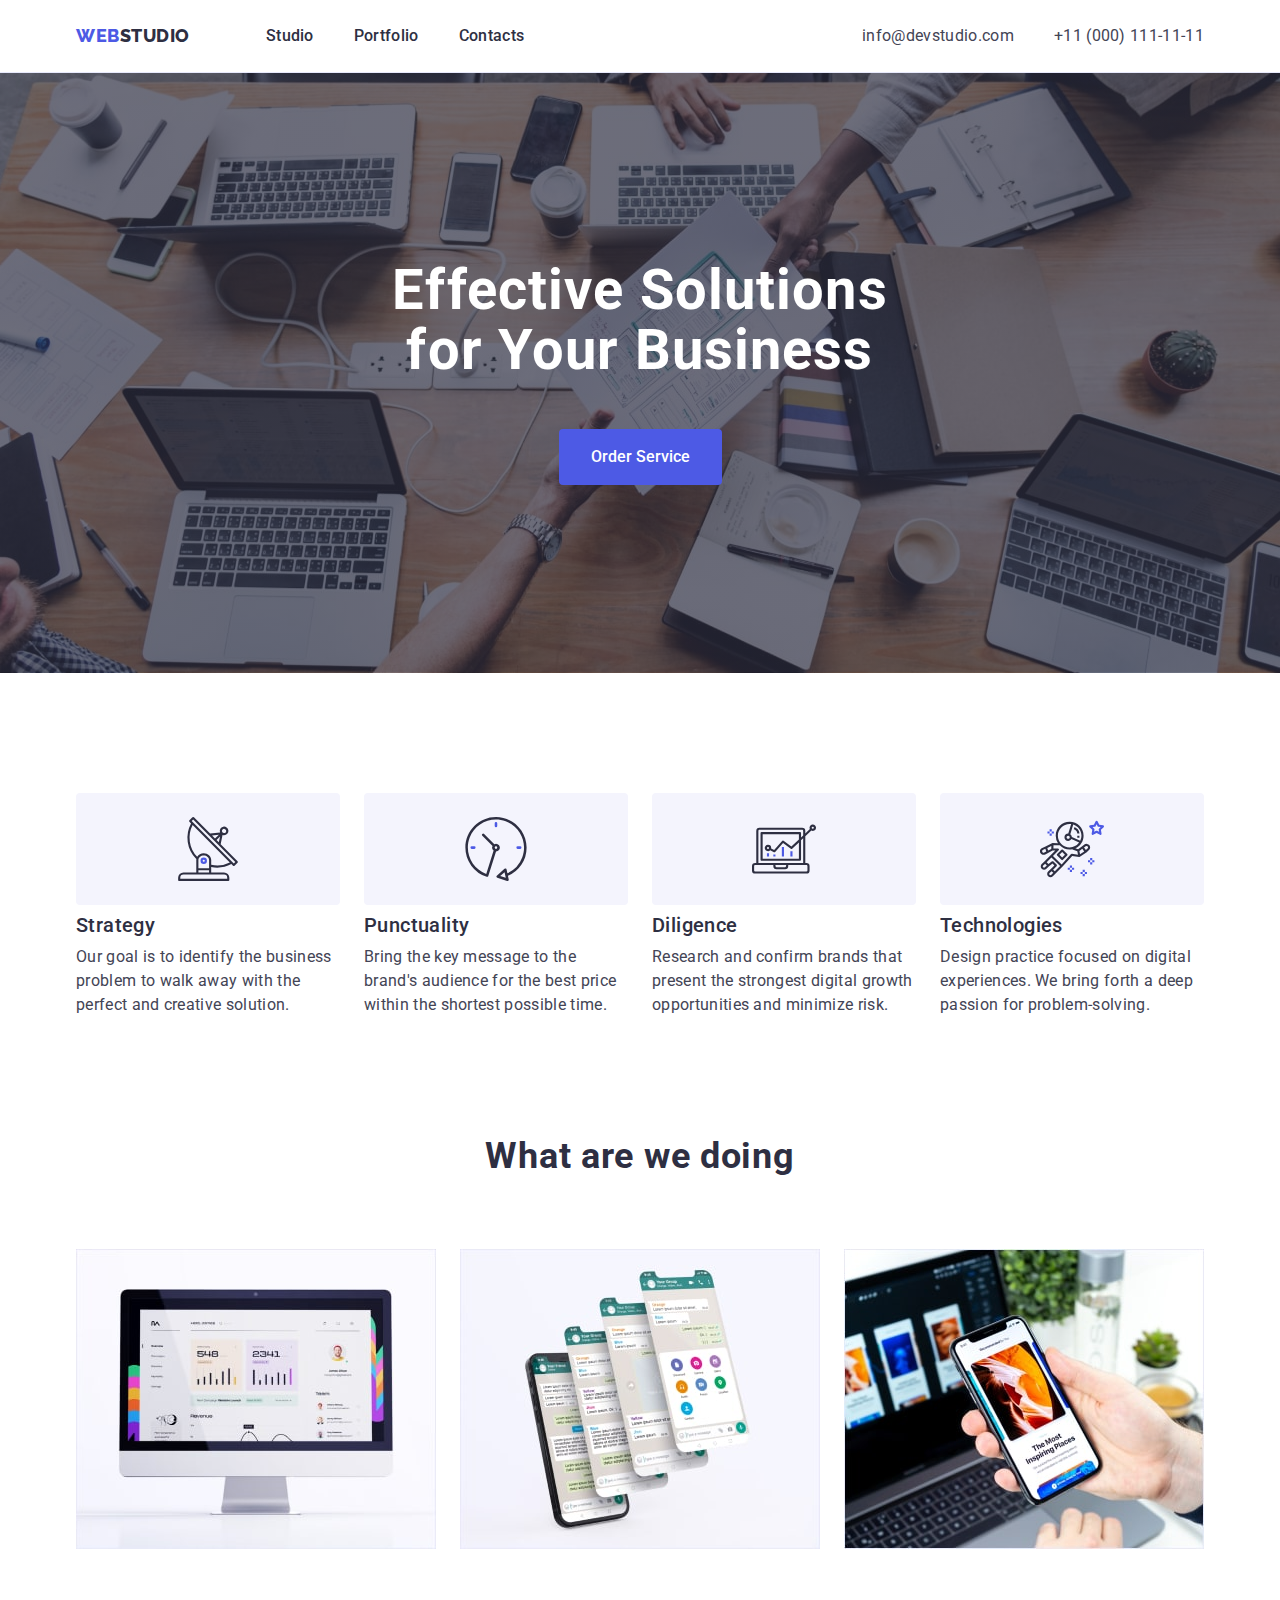
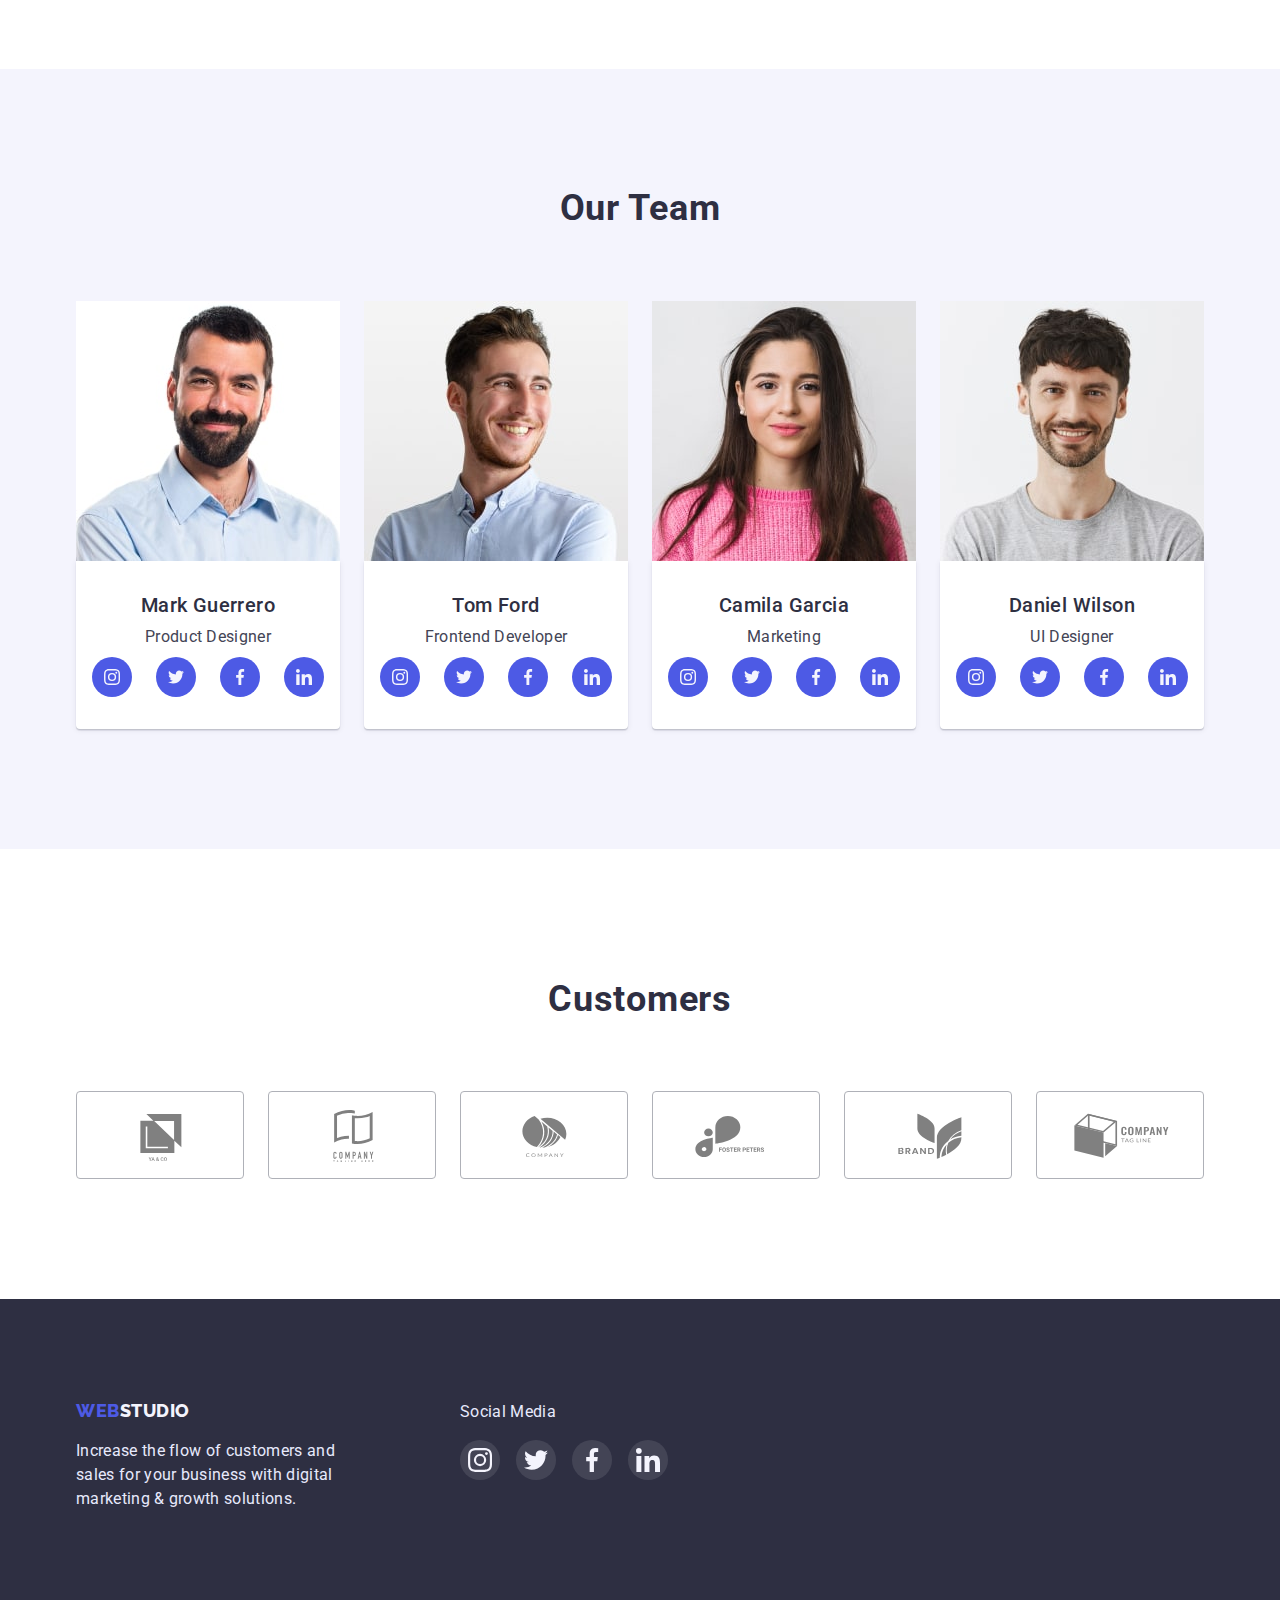
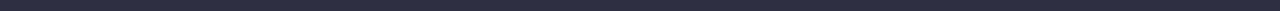
==== index.html @ 460f5727 "Add files via upload" ====
<!DOCTYPE html>
<html lang="en">
	<head>
		<meta charset="UTF-8" />
		<meta http-equiv="X-UA-Compatible" content="IE=edge" />
		<meta name="viewport" content="width=device-width, initial-scale=1.0" />

		<link rel="preconnect" href="https://fonts.googleapis.com" />
		<link rel="preconnect" href="https://fonts.gstatic.com" crossorigin />
		<link
			rel="stylesheet"
			href="https://cdnjs.cloudflare.com/ajax/libs/modern-normalize/1.1.0/modern-normalize.css"
			integrity="sha512-Y0MM+V6ymRKN2zStTqzQ227DWhhp4Mzdo6gnlRnuaNCbc+YN/ZH0sBCLTM4M0oSy9c9VKiCvd4Jk44aCLrNS5Q=="
			crossorigin="anonymous"
			referrerpolicy="no-referrer"
		/>
		<link
			href="https://fonts.googleapis.com/css2?family=Raleway:wght@800&family=Roboto:wght@400;500;700;900&display=swap"
			rel="stylesheet"
		/>
		<link rel="stylesheet" href="css/styles.css" />
		<title>Studio</title>
	</head>

	<body>
		<header class="header">
			<div class="container header-container">
				<nav class="header-nav">
					<a href="./index.html" class="header-link-studio"><span class="header-span">Web</span>Studio</a>
					<ul class="header-list">
						<li class="header-list-item">
							<a href="./index.html" class="header-link">Studio</a>
						</li>
						<li class="header-list-item">
							<a href="portfolio.html" class="header-link">Portfolio</a>
						</li>
						<li class="header-list-item">
							<a href="" class="header-link">Contacts</a>
						</li>
					</ul>
				</nav>
				<address class="adress">
					<ul class="adress-list">
						<li class="adress-list-item">
							<a href="mailto:info@devstudio.com" class="adress-tel">info@devstudio.com</a>
						</li>
						<li class="adress-list-item">
							<a href="tel:+110001111111" class="adress-mail">+11 (000) 111-11-11</a>
						</li>
					</ul>
				</address>
			</div>
		</header>
		<main>
			<!-- Hero section -->

			<section class="hero-section hero-section-container">
				<div class="hero-container">
					<h1 class="hero-title">Effective Solutions for Your Business</h1>
					<button type="button" class="hero-btn btn">Order Service</button>
				</div>
			</section>

			<!-- section 2 -->

			<section class="section-2">
				<div class="container section-2-container">
					<h2 class="visually-hidden">hidden</h2>
					<ul class="section-2-list">
						<li class="section-2-list-items">
							<div class="container-2-list-icon">
								<svg class="icon-2-item" width="64" height="64">
									<use href="images/symbol-defs .svg#icon-antenna"></use>
								</svg>
							</div>
							<h3 class="section-2-list-title">Strategy</h3>
							<p class="section-2-list-text">
								Our goal is to identify the business problem to walk away with the perfect and creative solution.
							</p>
						</li>
						<li class="section-2-list-items">
							<div class="container-2-list-icon">
								<svg class="icon-2-item" width="64" height="64">
									<use href="images/symbol-defs .svg#icon-clock"></use>
								</svg>
							</div>
							<h3 class="section-2-list-title">Punctuality</h3>
							<p class="section-2-list-text">
								Bring the key message to the brand's audience for the best price within the shortest possible time.
							</p>
						</li>
						<li class="section-2-list-items">
							<div class="container-2-list-icon">
								<svg class="icon-2-item" width="64" height="64">
									<use href="images/symbol-defs .svg#icon-diagram"></use>
								</svg>
							</div>
							<h3 class="section-2-list-title">Diligence</h3>
							<p class="section-2-list-text">
								Research and confirm brands that present the strongest digital growth opportunities and minimize risk.
							</p>
						</li>
						<li class="section-2-list-items">
							<div class="container-2-list-icon">
								<svg class="icon-2-item" width="64" height="64">
									<use href="images/symbol-defs .svg#icon-astronaut"></use>
								</svg>
							</div>
							<h3 class="section-2-list-title">Technologies</h3>
							<p class="section-2-list-text">
								Design practice focused on digital experiences. We bring forth a deep passion for problem-solving.
							</p>
						</li>
					</ul>
				</div>
			</section>
			<!-- section 3 -->
			<section class="section-3">
				<div class="container">
					<h2 class="section-3-title">What are we doing</h2>
					<ul class="section-3-list">
						<li class="section-3-list-object">
							<img class="section-3-list-img" src="./images/computer.jpg" alt="computer" height="300" width="360" />
						</li>
						<li class="section-3-list-object">
							<img class="section-3-list-img" src="./images/screen.jpg" alt="phone screen" height="300" width="360" />
						</li>
						<li class="section-3-list-object">
							<img class="section-3-list-img" src="./images/hand.jpg" alt="phone" height="300" width="360" />
						</li>
					</ul>
				</div>
			</section>

			<!-- Our team -->

			<section class="team">
				<div class="container team-container">
					<h2 class="team-title">Our Team</h2>
					<ul class="team-list">
						<li class="team-list-object">
							<img class="team-list-img" src="./images/foto.jpg" alt="Man" width="264" />
							<div class="team-list-name">
								<h3 class="team-list-subtitle">Mark Guerrero</h3>
								<p class="team-list-description">Product Designer</p>
								<ul class="team-list-icon list">
									<li class="team-list-icon-item">
										<a href="" class="team-list-icon-link link">
											<svg class="icon-item" width="16" height="16">
												<use href="images/symbol-defs .svg#icon-instagram"></use>
											</svg>
										</a>
									</li>
									<li class="team-list-icon-item">
										<a href="" class="team-list-icon-link link">
											<svg class="icon-item" width="16" height="16">
												<use href="images/symbol-defs .svg#icon-twitter"></use>
											</svg>
										</a>
									</li>
									<li class="team-list-icon-item">
										<a href="" class="team-list-icon-link link">
											<svg class="icon-item" width="16" height="16">
												<use href="images/symbol-defs .svg#icon-facebook"></use>
											</svg>
										</a>
									</li>
									<li class="team-list-icon-item">
										<a href="" class="team-list-icon-link link">
											<svg class="icon-item" width="16" height="16">
												<use href="images/symbol-defs .svg#icon-linkedin"></use>
											</svg>
										</a>
									</li>
								</ul>
							</div>
						</li>
						<li class="team-list-object">
							<img class="team-list-img" src="./images/foto1.jpg" alt="Man" width="264" />
							<div class="team-list-name">
								<h3 class="team-list-subtitle">Tom Ford</h3>
								<p class="team-list-description">Frontend Developer</p>
								<ul class="team-list-icon list">
									<li class="team-list-icon-item">
										<a href="" class="team-list-icon-link link">
											<svg class="icon-item" width="16" height="16">
												<use href="images/symbol-defs .svg#icon-instagram"></use>
											</svg>
										</a>
									</li>
									<li class="team-list-icon-item">
										<a href="" class="team-list-icon-link link">
											<svg class="icon-item" width="16" height="16">
												<use href="images/symbol-defs .svg#icon-twitter"></use>
											</svg>
										</a>
									</li>
									<li class="team-list-icon-item">
										<a href="" class="team-list-icon-link link">
											<svg class="icon-item" width="16" height="16">
												<use href="images/symbol-defs .svg#icon-facebook"></use>
											</svg>
										</a>
									</li>
									<li class="team-list-icon-item">
										<a href="" class="team-list-icon-link link">
											<svg class="icon-item" width="16" height="16">
												<use href="images/symbol-defs .svg#icon-linkedin"></use>
											</svg>
										</a>
									</li>
								</ul>
							</div>
						</li>
						<li class="team-list-object">
							<img class="team-list-img" src="./images/foto2.jpg" alt="Women" width="264" />
							<div class="team-list-name">
								<h3 class="team-list-subtitle">Camila Garcia</h3>
								<p class="team-list-description">Marketing</p>
								<ul class="team-list-icon list">
									<li class="team-list-icon-item">
										<a href="" class="team-list-icon-link link">
											<svg class="icon-item" width="16" height="16">
												<use href="images/symbol-defs .svg#icon-instagram"></use>
											</svg>
										</a>
									</li>
									<li class="team-list-icon-item">
										<a href="" class="team-list-icon-link link">
											<svg class="icon-item" width="16" height="16">
												<use href="images/symbol-defs .svg#icon-twitter"></use>
											</svg>
										</a>
									</li>
									<li class="team-list-icon-item">
										<a href="" class="team-list-icon-link link">
											<svg class="icon-item" width="16" height="16">
												<use href="images/symbol-defs .svg#icon-facebook"></use>
											</svg>
										</a>
									</li>
									<li class="team-list-icon-item">
										<a href="" class="team-list-icon-link link">
											<svg class="icon-item" width="16" height="16">
												<use href="images/symbol-defs .svg#icon-linkedin"></use>
											</svg>
										</a>
									</li>
								</ul>
							</div>
						</li>
						<li class="team-list-object">
							<img class="team-list-img" src="./images/foto3.jpg" alt="Man" width="264" />
							<div class="team-list-name">
								<h3 class="team-list-subtitle">Daniel Wilson</h3>
								<p class="team-list-description">UI Designer</p>
								<ul class="team-list-icon list">
									<li class="team-list-icon-item">
										<a href="" class="team-list-icon-link link">
											<svg class="icon-item" width="16" height="16">
												<use href="images/symbol-defs .svg#icon-instagram"></use>
											</svg>
										</a>
									</li>
									<li class="team-list-icon-item">
										<a href="" class="team-list-icon-link link">
											<svg class="icon-item" width="16" height="16">
												<use href="images/symbol-defs .svg#icon-twitter"></use>
											</svg>
										</a>
									</li>
									<li class="team-list-icon-item">
										<a href="" class="team-list-icon-link link">
											<svg class="icon-item" width="16" height="16">
												<use href="images/symbol-defs .svg#icon-facebook"></use>
											</svg>
										</a>
									</li>
									<li class="team-list-icon-item">
										<a href="" class="team-list-icon-link">
											<svg class="icon-item" width="16" height="16">
												<use href="images/symbol-defs .svg#icon-linkedin"></use>
											</svg>
										</a>
									</li>
								</ul>
							</div>
						</li>
					</ul>
				</div>
			</section>
			<!-- Customers -->
			<section class="customers">
				<div class="customers-container container">
					<h2 class="customers-title">Customers</h2>
					<ul class="customers-list list">
						<li class="customers-list-object">
							<a href="" class="customers-link link">
								<svg class="customers-icon" height="56" width="104">
									<use href="images/symbol-defs .svg#icon-yaco"></use>
								</svg>
							</a>
						</li>
						<li class="customers-list-object">
							<a href="" class="customers-link link">
								<svg class="customers-icon" height="56" width="104">
									<use href="images/symbol-defs .svg#icon-taglinehere"></use>
								</svg>
							</a>
						</li>
						<li class="customers-list-object">
							<a href="" class="customers-link link">
								<svg class="customers-icon" height="56" width="104">
									<use href="images/symbol-defs .svg#icon-Logo-2"></use>
								</svg>
							</a>
						</li>
						<li class="customers-list-object">
							<a href="" class="customers-link link">
								<svg class="customers-icon" height="56" width="104">
									<use href="images/symbol-defs .svg#icon-foster"></use>
								</svg>
							</a>
						</li>
						<li class="customers-list-object">
							<a href="" class="customers-link link">
								<svg class="customers-icon" height="56" width="104">
									<use href="images/symbol-defs .svg#icon-brand "></use>
								</svg>
							</a>
						</li>
						<li class="customers-list-object">
							<a href="" class="customers-link link">
								<svg class="customers-icon" height="56" width="104">
									<use href="images/symbol-defs .svg#icon-tagline"></use>
								</svg>
							</a>
						</li>
					</ul>
				</div>
				<!-- // Customers -->
			</section>
		</main>
		<footer class="footer">
			<div class="footer-container container">
				<div class="footer-items">
					<a href="./index.html" class="foooter-link"><span class="header-span">Web</span>Studio</a>
					<p class="footer-description">
						Increase the flow of customers and sales for your business with digital marketing & growth solutions.
					</p>
				</div>

				<div class="footer-social-container">
					<p class="footer-description-title">Social Media</p>
					<ul class="footer-list-icon list">
						<li class="footer-list-icon-item">
							<a href="" class="footer-list-icon-link link">
								<svg class="footer-item" width="24" height="24">
									<use href="images/symbol-defs .svg#icon-instagram"></use>
								</svg>
							</a>
						</li>
						<li class="footer-list-icon-item">
							<a href="" class="footer-list-icon-link link">
								<svg class="footer-item" width="24" height="24">
									<use href="images/symbol-defs .svg#icon-twitter"></use>
								</svg>
							</a>
						</li>
						<li class="footer-list-icon-item">
							<a href="" class="footer-list-icon-link link">
								<svg class="footer-item" width="24" height="24">
									<use href="images/symbol-defs .svg#icon-facebook"></use>
								</svg>
							</a>
						</li>
						<li class="footer-list-icon-item">
							<a href="" class="footer-list-icon-link link">
								<svg class="icon-item" width="24" height="24">
									<use href="images/symbol-defs .svg#icon-linkedin"></use>
								</svg>
							</a>
						</li>
					</ul>
				</div>
			</div>
		</footer>
	</body>
</html>
---- css/styles.css ----
body {
	font-family: "Roboto", sans-serif;
	background-color: var(--secondary-title-color);
	color: var(--main-title-color);
}
:root {
	--main-title-color: #2e2f42;
	--secondary-title-color: #ffffff;
	--main-button-color: #4d5ae5;
	--secondary-link-color: #434455;
	--main-underline-color: #404bbf;
	--main-background-btn-color: rgba(64, 75, 191, 1);
	--main-background-color: #f4f4fd;
	--main-boxshadow-color: rgba(0, 0, 0, 0.15);
	--secondary-background-btn-color: #e7e9fc;
	--main-box-shadow: 0px 1px 6px rgba(46, 47, 66, 0.08), 0px 1px 1px rgba(46, 47, 66, 0.16),
		0px 2px 1px rgba(46, 47, 66, 0.08);
	--main-footer-color: rgba(49, 208, 170, 1);
}
h1,
h2,
h3,
h4,
h5,
h6,
p {
	margin: 0;
}

ul {
	margin: 0;
	padding: 0;
}

.container {
	width: 1158px;
	margin: auto;
	padding-left: 15px;
	padding-right: 15px;
}
.header-link:focus,
.header-link:hover {
	color: var(--main-button-color);
}
.adress-mail:focus,
.adress-mail:hover {
	color: var(--main-button-color);
}
.btn {
	font-weight: 500;
	font-size: 16px;
	line-height: 1.5;
	cursor: pointer;
}

li {
	list-style-type: none;
}
.adress-tel:hover,
.adress-tel:focus {
	color: var(--main-button-color);
}

a {
	text-decoration: none;
}
/* header */

.header {
	border-bottom: 1px solid var(--secondary-background-btn-color);
	padding: 24px 0;
}

.header-span {
	font-family: "Raleway";
	font-weight: 800;
	font-size: 18px;
	line-height: 1.33;
	letter-spacing: 0.03em;
	text-transform: uppercase;
	color: var(--main-button-color);
}
.header-nav {
	display: flex;
	align-items: center;
}
.header-link-studio {
	font-family: "Raleway";
	font-weight: 800;
	font-size: 18px;
	line-height: 1.33;
	letter-spacing: 0.03em;
	text-transform: uppercase;
	color: var(--main-title-color);
}
.header-list {
	display: flex;
	margin-left: 76px;
}
.header-link {
	font-weight: 500;
	font-size: 16px;
	line-height: 1.5;
	letter-spacing: 0.02em;
	color: var(--main-title-color);
	cursor: pointer;
}
.header-list-item {
	margin-right: 40px;
}
.header-list-item:last-child {
	margin-right: 0px;
}

.header-container {
	display: flex;
	align-items: center;
}
.adress {
	color: var(--secondary-link-color);
	font-style: normal;
	display: flex;
	margin-left: auto;
}
.adress-list {
	display: flex;
}
.adress-list-item {
	margin-right: 40px;
}
.adress-list-item:last-child {
	margin-right: 0px;
}
.adress-tel {
	width: 151px;
	height: 24px;
	font-size: 16px;
	line-height: 1.5;
	letter-spacing: 0.02em;
	color: var(--secondary-link-color);
}
.adress-mail {
	width: 153px;
	height: 24px;
	font-size: 16px;
	line-height: 1.5;
	letter-spacing: 0.02em;
	color: var(--secondary-link-color);
}

/* hero */

.hero-section {
	max-width: 1440px;
	margin: auto;
	padding: 188px 0;
	text-align: center;
	background-image: linear-gradient(rgba(46, 47, 66, 0.7), rgba(46, 47, 66, 0.7)), url(../images/office.jpg);
	background-repeat: no-repeat;
	background-position: center;
	background-size: cover;
}
.hero-title {
	margin-bottom: 48px;
	font-weight: 700;
	font-size: 56px;
	line-height: 1.07;
	text-align: center;
	letter-spacing: 0.02em;
	color: var(--secondary-title-color);
}
.hero-btn {
	display: flex;
	padding: 16px 32px;
	background: var(--main-button-color);
	color: var(--secondary-title-color);
	margin: 0 auto;
	border-radius: 4px;
	border: none;
}
.hero-section-container {
}
.hero-container {
	margin: auto;
	max-width: 545px;
	text-align: center;
}
.hero-btn:focus,
.hero-btn:hover {
	background-color: var(--main-background-btn-color);
}
.visually-hidden {
	position: absolute;
	width: 1px;
	height: 1px;
	margin: -1px;
	border: 0;
	padding: 0;

	white-space: nowrap;
	clip-path: inset(100%);
	clip: rect(0 0 0 0);
	overflow: hidden;
}

/* section2 */

.section-2 {
	padding: 120px 0;
}
.section-2-container {
}
.section-2-list {
	display: flex;
}
.section-2-list-items {
	margin-right: 24px;
}
.section-2-list-items:last-child {
	margin-right: 0;
}
.section-2-list-title {
	margin: 0 auto;
	display: block;
	text-align: left;
	margin-bottom: 8px;
	font-weight: 500;
	font-size: 20px;
	line-height: 1.2;
	letter-spacing: 0.02em;
	color: var(--main-title-color);
}
.section-2-list-text {
	max-width: 264px;
	font-size: 16px;
	line-height: 24px;
	letter-spacing: 0.02em;
	color: var(--secondary-link-color);
}
.container-2-list-icon {
	margin-bottom: 8px;
	border-radius: 4px;
	display: flex;
	height: 112px;
	width: 100%;
	background: #f4f4fd;
	justify-content: center;
	text-align: center;
}
.icon-2-item {
	height: auto;
}

/* section3 */

.section-3 {
	padding-bottom: 120px;
}
.section-3-title {
	margin-bottom: 72px;
	text-align: center;
	font-weight: 700;
	font-size: 36px;
	line-height: 1.11;
	letter-spacing: 0.02em;
	color: var(--main-title-color);
}
.section-3-list {
	display: flex;
	gap: 24px;
}
.section-3-list-img {
	display: block;
	height: auto;
	max-width: 100%;
}

/* Our team */

.team {
	background-color: var(--main-background-color);
	padding: 120px 0;
}
.team-title {
	text-align: center;
	margin-bottom: 72px;
	font-weight: 700;
	font-size: 36px;
	line-height: 1.11;
	letter-spacing: 0.02em;
	text-transform: capitalize;
	color: var(--main-title-color);
}
.team-list {
	display: flex;
	gap: 24px;
}
.team-list-object {
	width: calc((100% - 72px) / 4);
}
.team-list-object:last-child {
	margin-right: 24px;
}
.team-list-subtitle {
	margin-bottom: 8px;
	text-align: center;
	font-weight: 500;
	font-size: 20px;
	line-height: 1.2;
	letter-spacing: 0.02em;
	color: var(--main-title-color);
}
.team-list-description {
	font-size: 16px;
	line-height: 1.5;
	text-align: center;
	letter-spacing: 0.02em;
	color: var(--secondary-link-color);
}
.team-list-name {
	background: #ffffff;
	box-shadow: var(--main-box-shadow);
	border-radius: 0px 0px 4px 4px;
	padding: 32px 16px;
}
.team-list-img {
	display: block;
	height: auto;
	max-width: 100%;
}

.team-list-icon {
	margin-top: 8px;
	display: flex;
	gap: 24px;
	justify-content: center;
	align-items: center;
}

.team-list-icon-item {
	width: 40px;
	height: 40px;
}
.team-list-icon-link {
	display: flex;
	justify-content: center;
	align-items: center;
	width: 100%;
	height: 100%;
	border-radius: 50%;
	background: var(--main-button-color);
}
.team-list-icon-link:is(:hover, :focus) {
	background-color: var(--main-underline-color);
}
.icon-item {
	fill: rgba(244, 244, 253, 1);
}
/* Customers */

.customers {
	padding-top: 130px;
	padding-bottom: 120px;
}
.customers-container {
}
.container {
}
.customers-title {
	margin-bottom: 72px;
	font-weight: 700;
	font-size: 36px;
	line-height: 40px;
	text-align: center;
	letter-spacing: 0.02em;
	text-transform: capitalize;
	color: var(--main-title-color);
}
.customers-list {
	display: flex;
	justify-content: center;
	align-items: center;
	gap: 24px;
}
.customers-list-object {
}
.customers-link {
	width: 168px;
	height: 88px;
	display: flex;
	border: 1px solid #afb1b8;
	border-radius: 4px;
	justify-content: center;
	align-items: center;
}
.customers-link:is(:hover, :focus) {
	color: var(--main-underline-color);
	border: 1px solid var(--main-underline-color);
}
a {
	color: grey;
}
.customers-icon {
	fill: currentColor;
}

/* footer */

.footer {
	background-color: var(--main-title-color);
	padding-top: 100px;
	padding-bottom: 100px;
}
.footer-container {
	display: flex;
	align-items: baseline;
}
.foooter-link {
	font-family: "Raleway";
	font-weight: 800;
	font-size: 18px;
	line-height: 1.33;
	letter-spacing: 0.03em;
	text-transform: uppercase;
	color: var(--main-background-color);
}
.footer-description {
	margin-top: 16px;
	width: 264px;
	font-size: 16px;
	line-height: 1.5;
	letter-spacing: 0.02em;
	color: var(--secondary-background-btn-color);
}
.footer-description-title {
	margin-bottom: 16px;
	font-size: 16px;
	line-height: 1.5;
	letter-spacing: 0.02em;
	color: var(--secondary-background-btn-color);
}
.footer-list-icon {
	display: flex;
	gap: 16px;
}

.footer-list-icon-item {
	height: 40px;
	width: 40px;
}
.footer-list-icon-link {
	background: linear-gradient(rgba(255, 255, 255, 0.1), rgba(255, 255, 255, 0.1));
	display: flex;
	justify-content: center;
	align-items: center;
	width: 100%;
	height: 100%;
	border-radius: 50%;
}

.footer-item {
	fill: var(--main-background-color);
}
.footer-social-container {
	margin-left: 120px;
}
.footer-list-icon-link:is(:focus, :hover) {
	background-color: var(--main-footer-color);
}
/* Portfolio */
.hero-portfolio {
	padding-top: 96px;
	padding-bottom: 120px;
}
.portfolio-container {
	display: block;
}
.hero-portfolio-list {
	display: flex;
	gap: 24px;
	justify-content: center;
	margin-bottom: 72px;
	font-weight: 500;
	font-size: 16px;
	line-height: 1.5;
	letter-spacing: 0.04em;
	color: var(--main-button-color);
	cursor: pointer;
}
.hero-portfolio-item {
}
.hero-portfolio-btn {
	padding: 12px 24px;
	flex-direction: row;
	justify-content: center;
	align-items: center;
	border: 1px solid #e7e9fc;
	border-radius: 4px;
	flex: none;
	order: 2;
	flex-grow: 0;
	font-weight: 500;
	font-size: 16px;
	line-height: 1.5;
	letter-spacing: 0.04em;
	color: var(--main-button-color);
	background-color: var(--main-background-color);
	cursor: pointer;
}
.hero-portfolio-btn-all {
	font-weight: 500;
	font-size: 16px;
	line-height: 1.5;
	letter-spacing: 0.04em;
	color: var(--secondary-title-color);
	background: var(--main-button-color);
	cursor: pointer;
}
.portfolio {
	display: flex;
	gap: 24px;
}
.portfolio-list {
	display: flex;
	flex-wrap: wrap;
	row-gap: 48px;
	column-gap: 24px;
}

.portfolio-list-objects {
	width: calc((100% - 48px) / 3);
}
.portfolio-list-title {
	margin-bottom: 8px;
	font-weight: 500;
	font-size: 20px;
	line-height: 1.2;
	letter-spacing: 0.02em;
	color: var(--main-title-color);
	margin: 0 auto;
}
.portfolio-list-item {
	display: block;
}
.portfolio-list-item:is(:hover, :focus) {
	box-shadow: var(--main-box-shadow);
}

.portfolio-list-text {
	margin-top: 8px;
	font-size: 16px;
	line-height: 1.5;
	letter-spacing: 0.02em;
	color: var(--secondary-link-color);
}
.portfolio-list-img {
	display: block;
	max-width: 100%;
	height: auto;
}
.portfolio-list-description {
	border: 1px solid #e7e9fc;
	background-blend-mode: soft-light, normal;
	mix-blend-mode: normal;
	padding: 32px 16px;
}
.hero-portfolio-btn:focus,
.hero-portfolio-btn:hover {
	color: var(--main-background-color);
	background-color: var(--main-button-color);
}
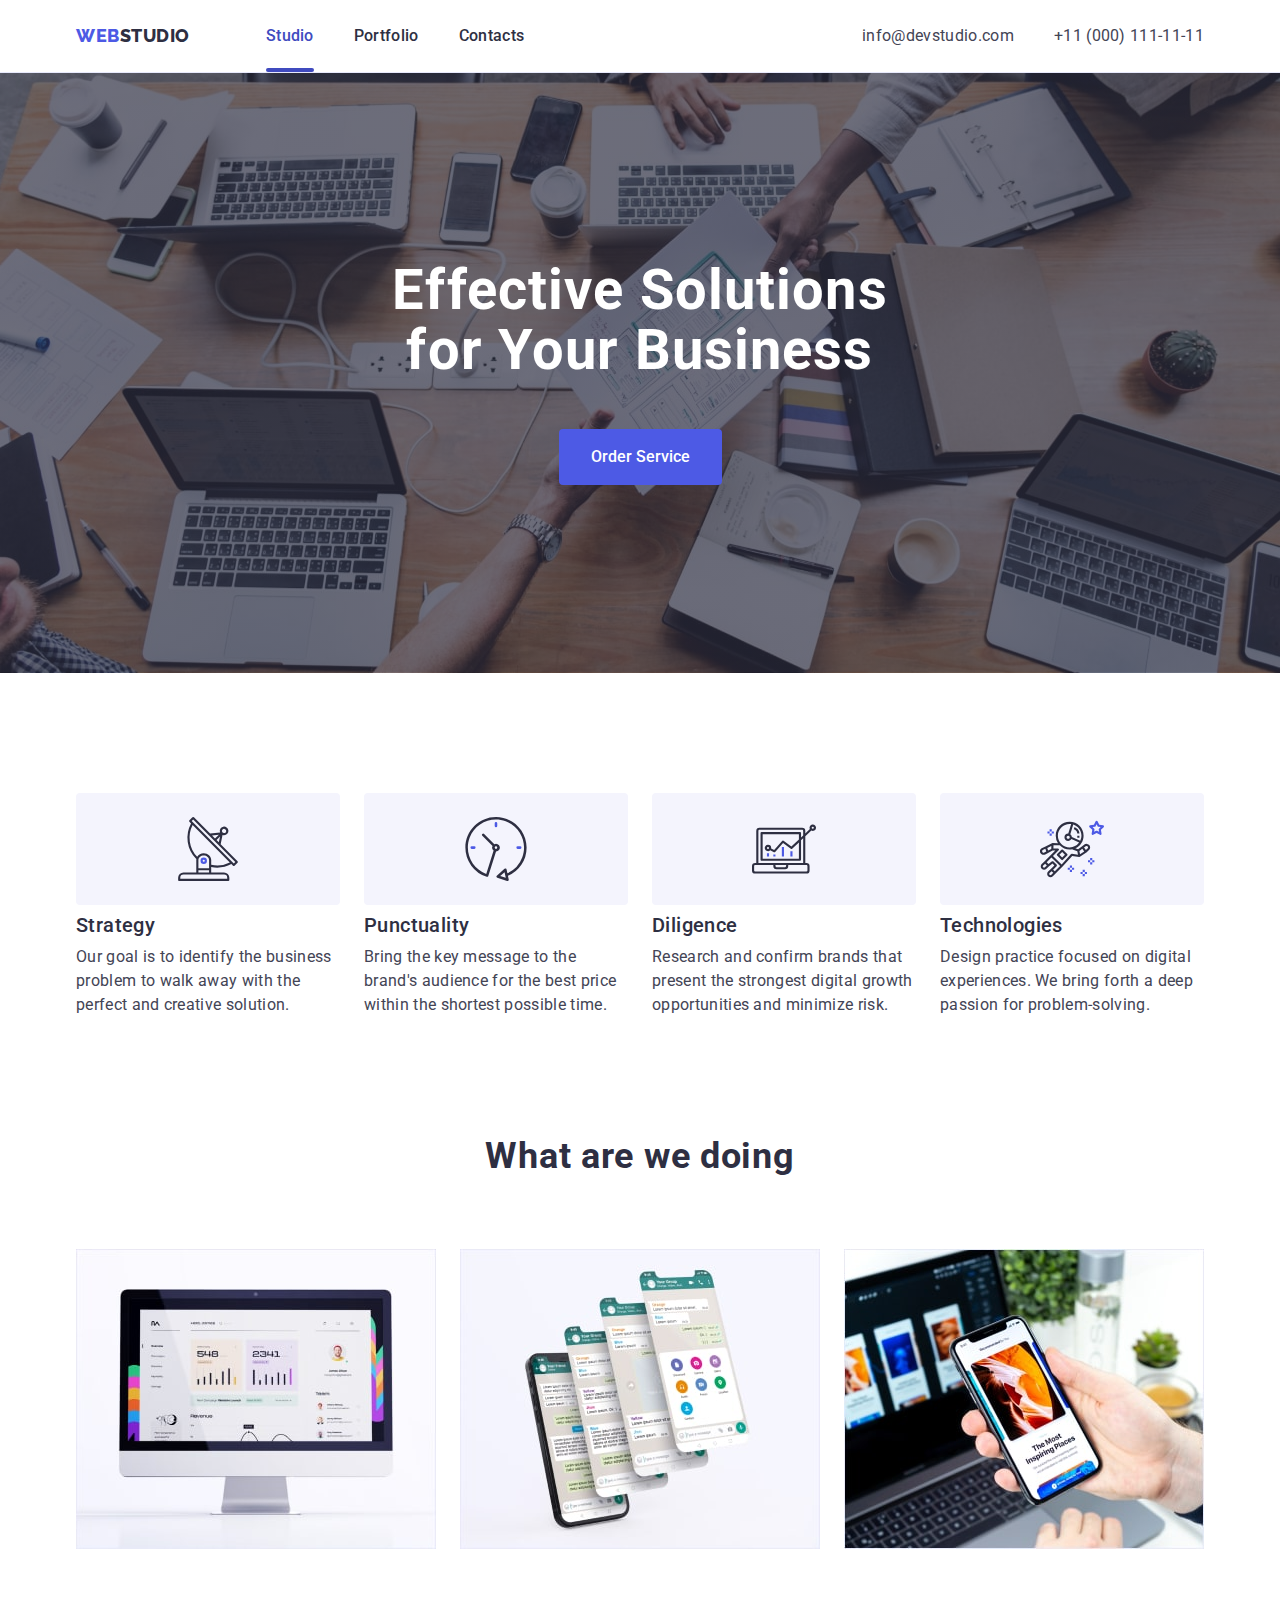
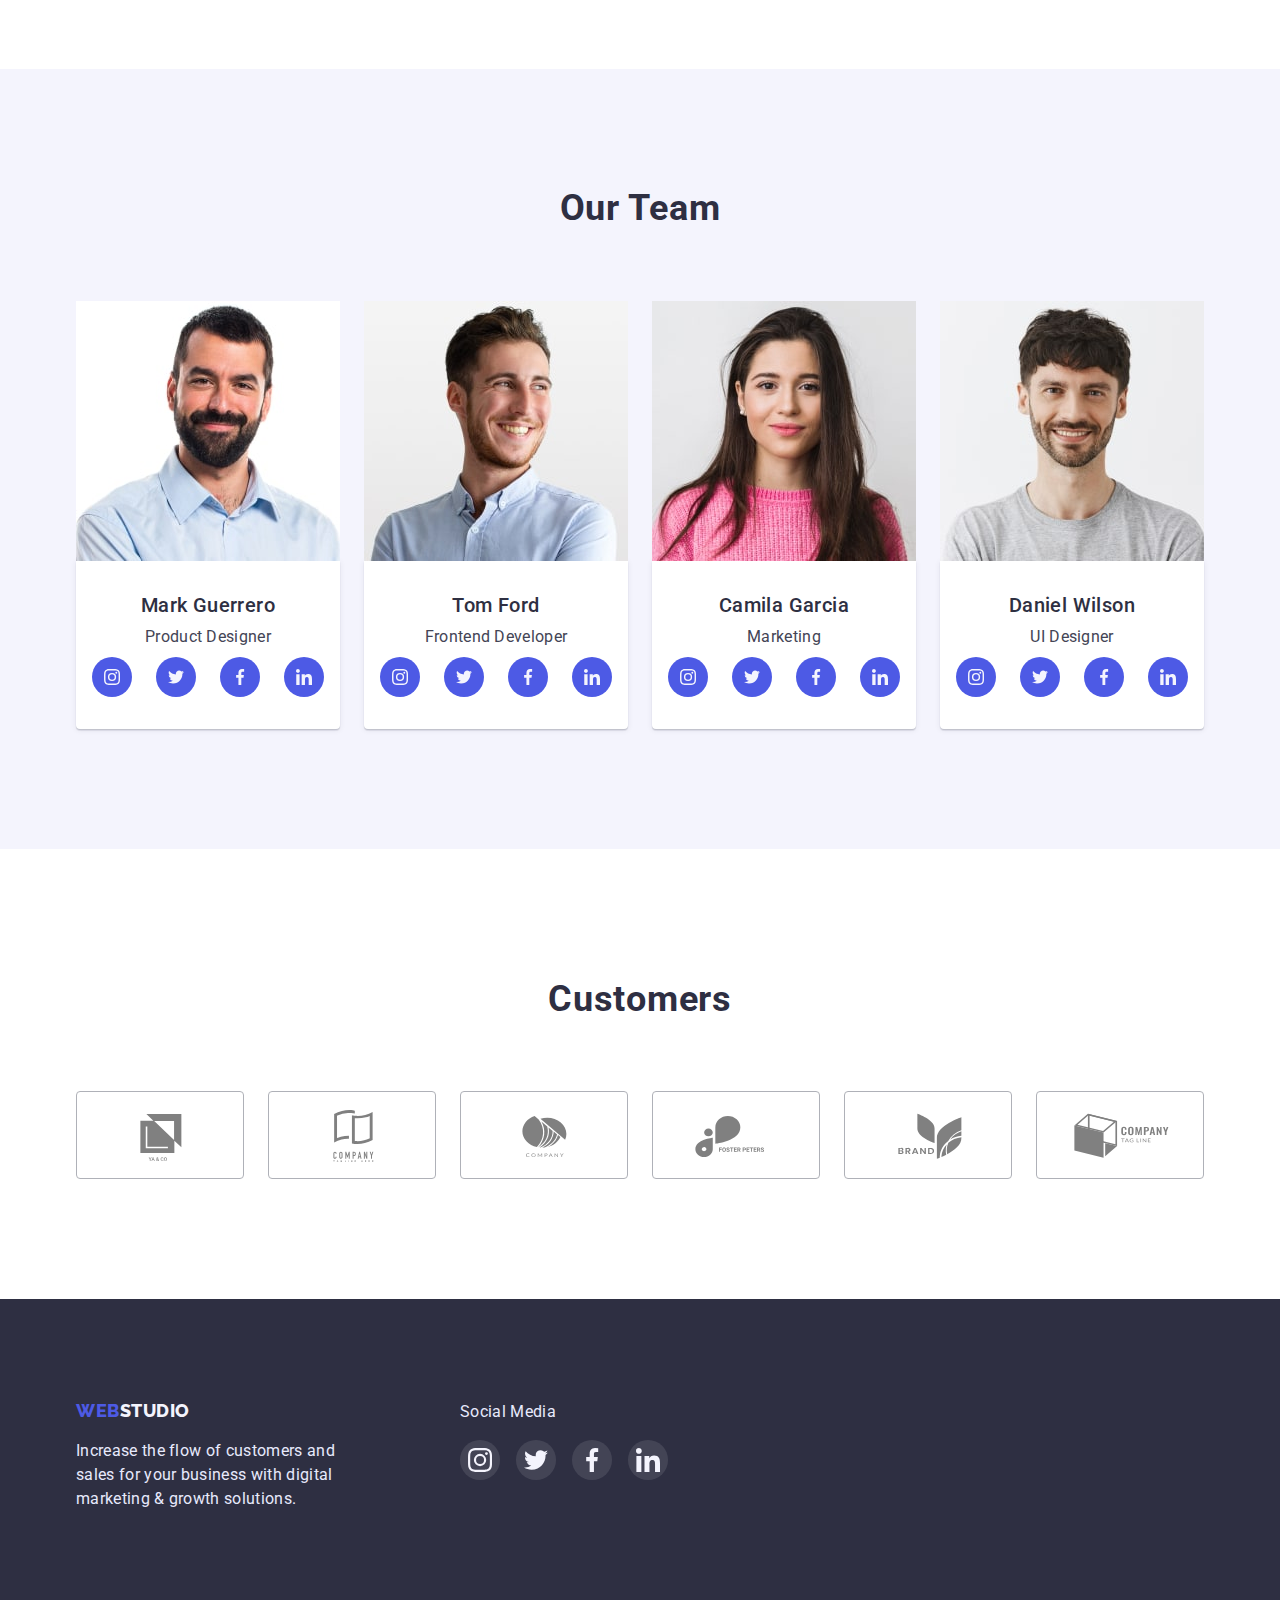
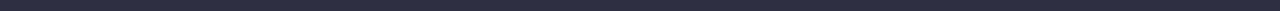
==== commit a3e7535c: "finish" ====
--- a/index.html
+++ b/index.html
@@ -29,7 +29,7 @@
 					<a href="./index.html" class="header-link-studio"><span class="header-span">Web</span>Studio</a>
 					<ul class="header-list">
 						<li class="header-list-item">
-							<a href="./index.html" class="header-link">Studio</a>
+							<a href="./index.html" class="header-link active">Studio</a>
 						</li>
 						<li class="header-list-item">
 							<a href="portfolio.html" class="header-link">Portfolio</a>
@@ -57,7 +57,7 @@
 			<section class="hero-section hero-section-container">
 				<div class="hero-container">
 					<h1 class="hero-title">Effective Solutions for Your Business</h1>
-					<button type="button" class="hero-btn btn">Order Service</button>
+					<button type="button" class="hero-btn btn" data-modal-open>Order Service</button>
 				</div>
 			</section>
 
@@ -385,5 +385,16 @@
 				</div>
 			</div>
 		</footer>
+		<!-- Modal -->
+		<div class="backdrop is-hidden" data-modal>
+			<div class="modal">
+				<button type="button" class="modal-btn-close" data-modal-close>
+					<svg class="close" width="8" height="8">
+						<use href="/images/symbol-def.svg#icon-close"></use>
+					</svg>
+				</button>
+			</div>
+		</div>
+		<script src="/modal.js"></script>
 	</body>
 </html>
--- a/css/styles.css
+++ b/css/styles.css
@@ -16,6 +16,11 @@
 	--main-box-shadow: 0px 1px 6px rgba(46, 47, 66, 0.08), 0px 1px 1px rgba(46, 47, 66, 0.16),
 		0px 2px 1px rgba(46, 47, 66, 0.08);
 	--main-footer-color: rgba(49, 208, 170, 1);
+	--trantsition-duraction-color: color 250ms cubic-bezier(0.4, 0, 0.2, 1);
+	--trantsition-duraction-background: color 250ms cubic-bezier(0.4, 0, 0.2, 1),
+		background 250ms cubic-bezier(0.4, 0, 0.2, 1);
+	--trantsition-duraction-shadow: box-shadow 250ms cubic-bezier(0.4, 0, 0.2, 1);
+	--timing: cubic-bezier(0.4, 0, 0.2, 1);
 }
 h1,
 h2,
@@ -104,6 +109,23 @@
 	letter-spacing: 0.02em;
 	color: var(--main-title-color);
 	cursor: pointer;
+	position: relative;
+	padding-bottom: 27px;
+	transition: var(--trantsition-duraction-color);
+}
+.header-link.active {
+	color: var(--main-underline-color);
+}
+.header-link.active::after {
+	content: "";
+	bottom: 0;
+	left: 0;
+	width: 100%;
+	height: 4px;
+	background-color: var(--main-underline-color);
+	display: block;
+	border-radius: 2px;
+	position: absolute;
 }
 .header-list-item {
 	margin-right: 40px;
@@ -121,6 +143,7 @@
 	font-style: normal;
 	display: flex;
 	margin-left: auto;
+	transition: var(--trantsition-duraction-color);
 }
 .adress-list {
 	display: flex;
@@ -138,6 +161,7 @@
 	line-height: 1.5;
 	letter-spacing: 0.02em;
 	color: var(--secondary-link-color);
+	transition: var(--trantsition-duraction-color);
 }
 .adress-mail {
 	width: 153px;
@@ -146,6 +170,7 @@
 	line-height: 1.5;
 	letter-spacing: 0.02em;
 	color: var(--secondary-link-color);
+	transition: var(--trantsition-duraction-color);
 }
 
 /* hero */
@@ -177,6 +202,7 @@
 	margin: 0 auto;
 	border-radius: 4px;
 	border: none;
+	transition: var(--trantsition-duraction-background);
 }
 .hero-section-container {
 }
@@ -349,6 +375,7 @@
 	height: 100%;
 	border-radius: 50%;
 	background: var(--main-button-color);
+	transition: var(--trantsition-duraction-background);
 }
 .team-list-icon-link:is(:hover, :focus) {
 	background-color: var(--main-underline-color);
@@ -392,6 +419,7 @@
 	border-radius: 4px;
 	justify-content: center;
 	align-items: center;
+	transition: var(--trantsition-duraction-background);
 }
 .customers-link:is(:hover, :focus) {
 	color: var(--main-underline-color);
@@ -456,6 +484,7 @@
 	width: 100%;
 	height: 100%;
 	border-radius: 50%;
+	transition: var(--trantsition-duraction-background);
 }
 
 .footer-item {
@@ -506,6 +535,7 @@
 	color: var(--main-button-color);
 	background-color: var(--main-background-color);
 	cursor: pointer;
+	transition: var(--trantsition-duraction-background);
 }
 .hero-portfolio-btn-all {
 	font-weight: 500;
@@ -515,6 +545,7 @@
 	color: var(--secondary-title-color);
 	background: var(--main-button-color);
 	cursor: pointer;
+	transition: var(--trantsition-duraction-background);
 }
 .portfolio {
 	display: flex;
@@ -541,11 +572,37 @@
 }
 .portfolio-list-item {
 	display: block;
+	transition: var(--trantsition-duraction-shadow);
 }
 .portfolio-list-item:is(:hover, :focus) {
 	box-shadow: var(--main-box-shadow);
 }
 
+.overlay-container {
+	position: relative;
+	overflow: hidden;
+}
+.overlay {
+	content: "";
+	background-color: var(--main-button-color);
+	position: absolute;
+	top: 0;
+	left: 0;
+	width: 100%;
+	height: 100%;
+	font-weight: 400;
+	font-size: 1.5;
+	line-height: 24px;
+	letter-spacing: 0.02em;
+	color: var(--main-background-color);
+	transform: translateY(100%);
+	transition-property: transform;
+	transition-duration: 250ms;
+	transition-timing-function: cubic-bezier(0.4, 0, 0.2, 1);
+}
+.portfolio-list-objects:hover .overlay {
+	transform: translateY(0);
+}
 .portfolio-list-text {
 	margin-top: 8px;
 	font-size: 16px;
@@ -569,3 +626,56 @@
 	color: var(--main-background-color);
 	background-color: var(--main-button-color);
 }
+.backdrop {
+	position: fixed;
+	top: 0;
+	left: 0;
+	width: 100%;
+	height: 100%;
+	background: rgba(46, 47, 66, 0.4);
+	opacity: 1;
+	visibility: visible;
+	transition: opacity 250ms var(--timing), visibility 250ms var(--timing);
+}
+.backdrop.is-hidden {
+	opacity: 0;
+	visibility: hidden;
+	pointer-events: none;
+}
+.modal {
+	position: relative;
+	width: 408px;
+	height: 576px;
+	top: 50%;
+	left: 50%;
+	transform: translate(-50%, -50%) scale(1);
+	background: var(--main-background-color);
+	box-shadow: 0px 1px 1px rgba(0, 0, 0, 0.14), 0px 1px 3px rgba(0, 0, 0, 0.12), 0px 2px 1px rgba(0, 0, 0, 0.2);
+	border-radius: 4px;
+}
+.modal-btn-close {
+	position: absolute;
+	top: 24px;
+	right: 24px;
+	padding: 0;
+	width: 24px;
+	height: 24px;
+
+	background: var(--secondary-background-btn-color);
+	border: 1px solid rgba(0, 0, 0, 0.1);
+	border-radius: 50%;
+	transition: var(--trantsition-duraction-background), var(--trantsition-duraction-color);
+}
+.close {
+	width: 8px;
+	height: 8px;
+	position: absolute;
+	top: 50%;
+	transform: translate(-50%, -50%);
+	fill: currentColor;
+}
+.modal-btn-close:focus,
+.modal-btn-close:hover {
+	color: var(--main-background-color);
+	background-color: var(--main-button-color);
+}
